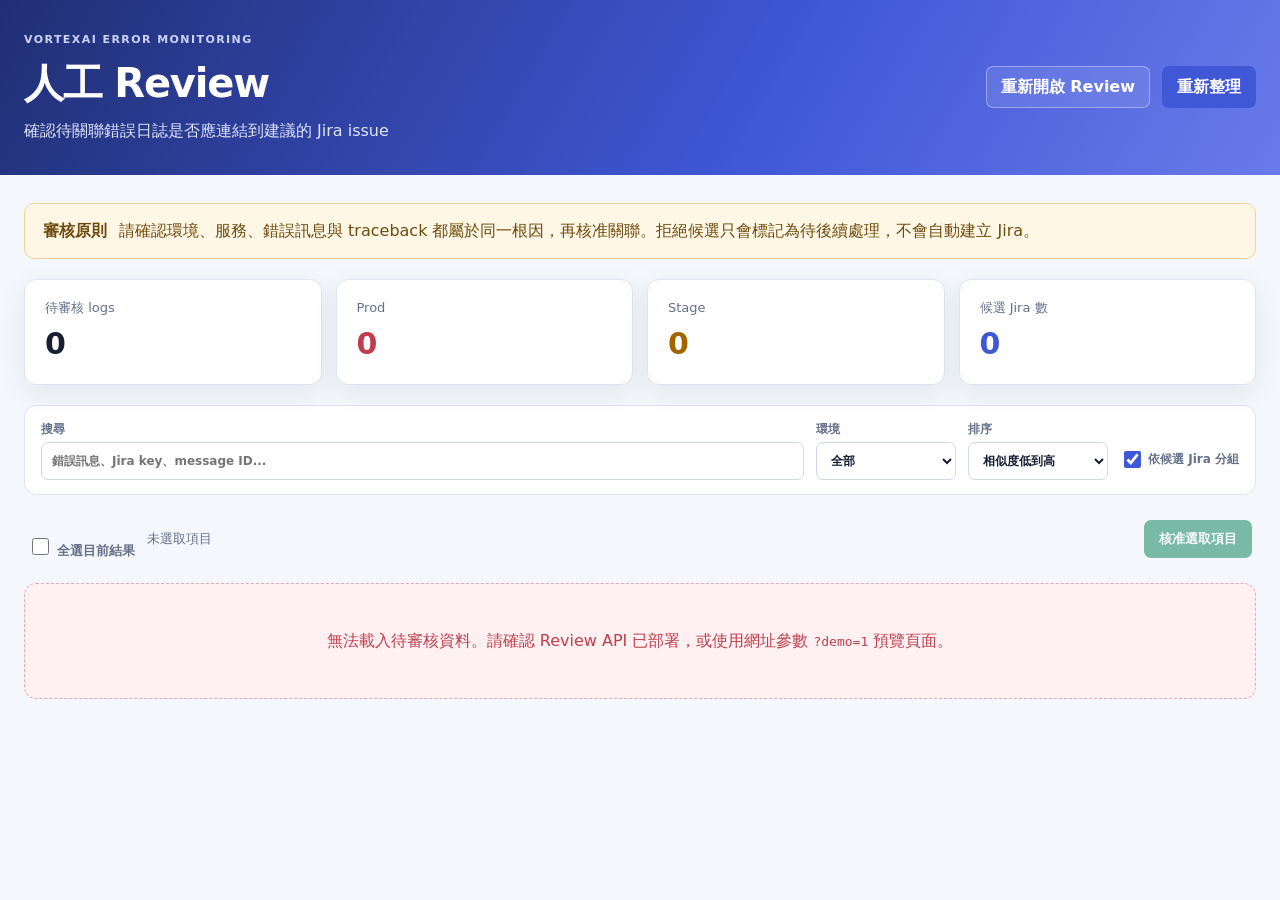
==== error_log_review/index.html @ eb952eac "Add error log manual review page" ====
<!DOCTYPE html>
<html lang="zh-Hant">
<head>
    <meta charset="UTF-8">
    <meta name="viewport" content="width=device-width, initial-scale=1.0">
    <meta http-equiv="refresh" content="0; url=review.html">
    <title>人工 Review</title>
</head>
<body>
    <p>正在開啟人工 Review…</p>
    <p><a href="review.html">如果沒有自動開啟，請點此進入</a></p>
</body>
</html>
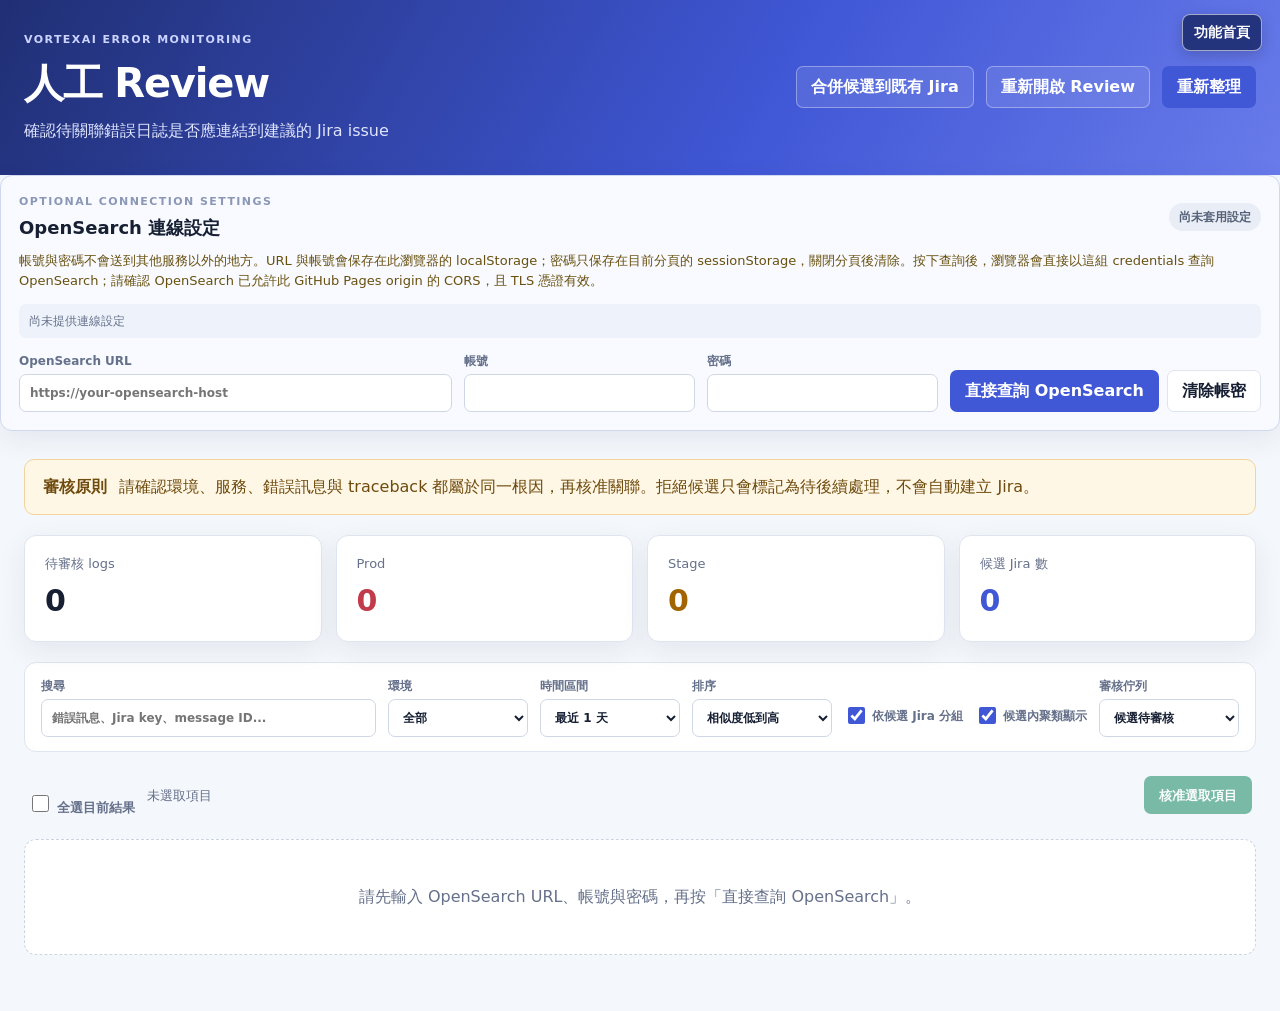
==== commit d8ab4d42: "feat(review): add fixed homepage links" ====
--- a/error_log_review/index.html
+++ b/error_log_review/index.html
@@ -5,8 +5,12 @@
     <meta name="viewport" content="width=device-width, initial-scale=1.0">
     <meta http-equiv="refresh" content="0; url=review.html">
     <title>人工 Review</title>
+    <style>
+        .home-link { position: fixed; top: 14px; right: 18px; z-index: 1100; padding: 8px 12px; border: 1px solid #4057d6; border-radius: 8px; color: #fff; background: #4057d6; font: 700 14px/1.4 system-ui, sans-serif; text-decoration: none; box-shadow: 0 4px 14px rgba(0,0,0,.18); }
+    </style>
 </head>
 <body>
+    <a class="home-link" href="../index.html">功能首頁</a>
     <p>正在開啟人工 Review…</p>
     <p><a href="review.html">如果沒有自動開啟，請點此進入</a></p>
 </body>
